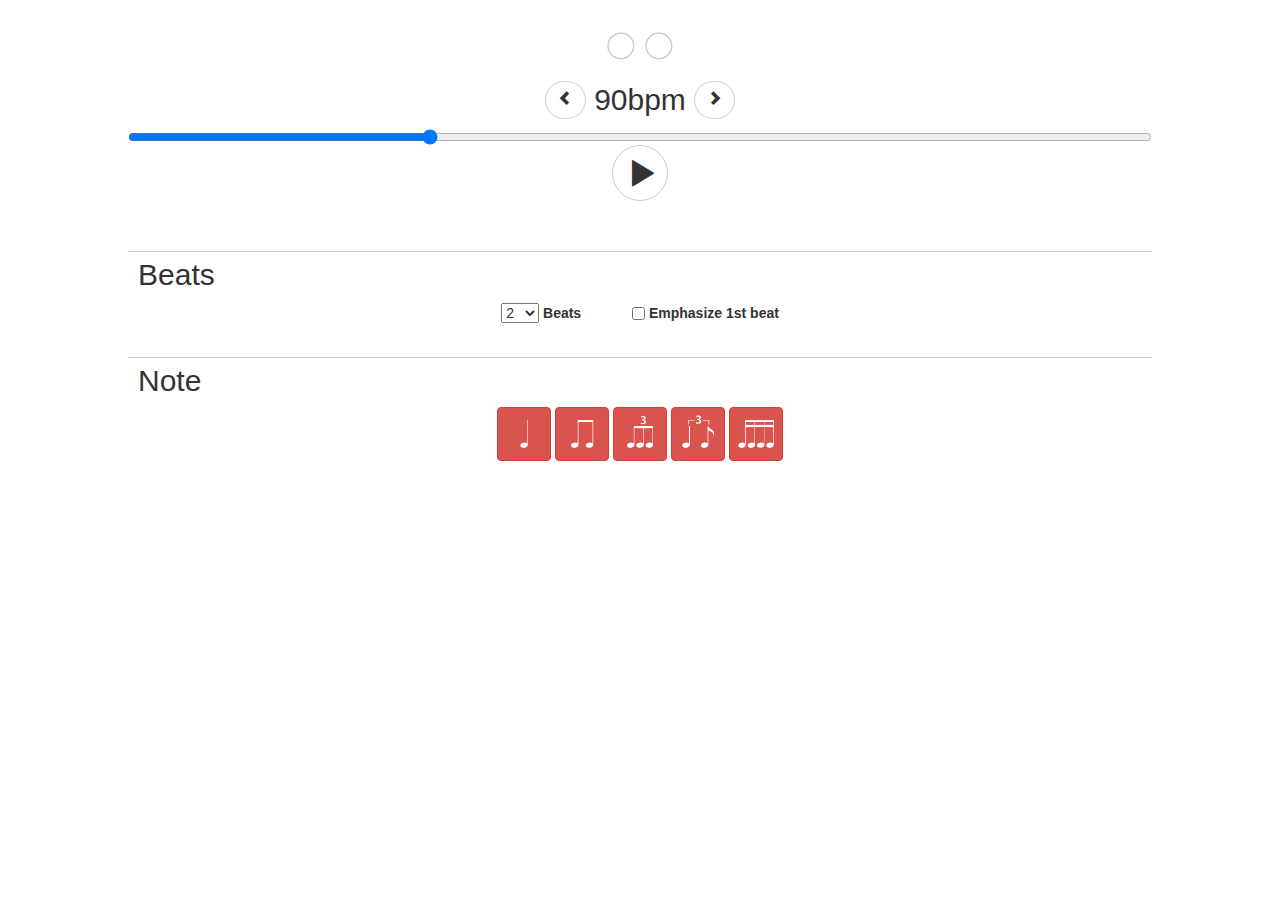
==== index.html @ 3357c36f "Change note-button component from button to div and add note-btn class on homepage" ====
<!DOCTYPE html>

<html>
<head>
  <meta charset='UTF-8'>

  <link rel='shortcut icon' href='img/metrognome_logo.ico'>
  <title>MetroGnome</title>
 
  <meta name='viewport' content='width=device-width, initial-scale=1.0'>
  <link rel='stylesheet' href='css/bootstrap.min.css'>
  <link rel='stylesheet' href='css/custom.css'>
</head>

<body>
  <div class='section metronome'>
    <div class='beats-visual'>
      <img src='img/beats/beat_1.png' class='beat'>
      <img src='img/beats/beat_1.png' class='beat'>
    </div>
    <h2 class='visual-bpm'>
      <a class='btn btn-default bpm-micro-adjuster' id='bpm-decrease-btn'>
        <span class='glyphicon glyphicon-chevron-left logo'></span>
      </a>
      <span>
        <span id='bpm-indicator'>90</span>bpm
      </span>
      <a class='btn btn-default bpm-micro-adjuster' id='bpm-increase-btn'>
        <span class='glyphicon glyphicon-chevron-right logo'></span>
      </a>
    </h2>
    <input type='range' min='20' max='260' value='90' id='bpm-range-slider' />
    <a class='btn btn-default' id='play-pause-btn'>
      <span class='glyphicon glyphicon-play logo'></span>
    </a>
  </div>
  <div class='section beats'>
    <h2 class='title'>Beats</h2>
    <span class='beat-count-wrapper'>
      <select id='beat-count'>
        <option value='2'>2</option>
        <option value='3'>3</option>
        <option value='4'>4</option>
        <option value='5'>5</option>
        <option value='6'>6</option>
        <option value='7'>7</option>
        <option value='8'>8</option>
        <option value='9'>9</option>
        <option value='10'>10</option>
        <option value='11'>11</option>
        <option value='12'>12</option>
      </select>
      <b>Beats</b>
    </span>
    <input type='checkbox' class='emphasize-1st-beat' id='emphasize-1st-beat' />
    <label for='emphasize-1st-beat'>Emphasize 1st beat</label>
  </div>
  <div class='section notes-per-beat'>
    <h2 class='title'>Note</h2>
    <div type='button' class='btn btn-danger note-btn' id='single-btn'>
      <img src='img/notes/single.png' class='note-logo'>
    </div>
    <div type='button' class='btn btn-danger note-btn' id='tuplets-btn'>
      <img src='img/notes/tuplets.png' class='note-logo'>
    </div>
    <div type='button' class='btn btn-danger note-btn' id='triplets-btn'>
      <img src='img/notes/triplets.png' class='note-logo'>
    </div>
    <div type='button' class='btn btn-danger note-btn' id='triplets-mid-rest-btn'>
      <img src='img/notes/triplets_mid_rest.png' class='note-logo'>
    </div>
    <div type='button' class='btn btn-danger note-btn' id='quadruplets-btn'>
      <img src='img/notes/quadruplets.png' class='note-logo'>
    </div>
  </div>
  <!-- Scripts -->
  <script src='js/jquery.min.js'></script>
  <script src='js/bootstrap.min.js'></script>
  <script src='js/custom.js'></script>
</body>
</html>
---- css/custom.css ----
/* Resets */
body {
  padding: 0;
  margin: 0;
}

/* Shared stylings */
.section {
  width: 80%;
  margin: 29px auto 0;
  text-align: center;
}

.section.beats,
.section.notes-per-beat {
  border-top: 1px solid #cccccc;
  padding: 0 10px;
}

.section > .title {
  text-align: left;
  margin-top: 6px;
}

/* Metronome stylings */
.section.metronome {
  margin-bottom: 50px;
}

#play-pause-btn {
  font-size: 30px;
  border-radius: 30px;
}

.metronome .logo {
  position: relative;
  top: 4px;
  left: 2px;
}

.visual-bpm > .bpm-micro-adjuster {
  border-radius: 25px;
  height: 38px;
  margin-top: -5px;
}

.bpm-micro-adjuster > .logo {
  left: 0;
  top: 2px;
  font-size: 15px;
}

.beats-visual > .beat {
  height: 30px;
  margin: 2px;
}

.beats-visual > .beat-played {
  content: url('../img/beats/beat_2.png');
}

/* Beats stylings */
.beats > .beat-count-wrapper {
  margin-right: 47px;
}

.beats > .emphasize-1st-beat {
  position: relative;
  top: 2px;
}

/* Notes-Per-Beat stylings */
.notes-per-beat .note-logo {
  height: 40px;
}

.notes-per-beat .note-btn {
  padding: 6px;
}
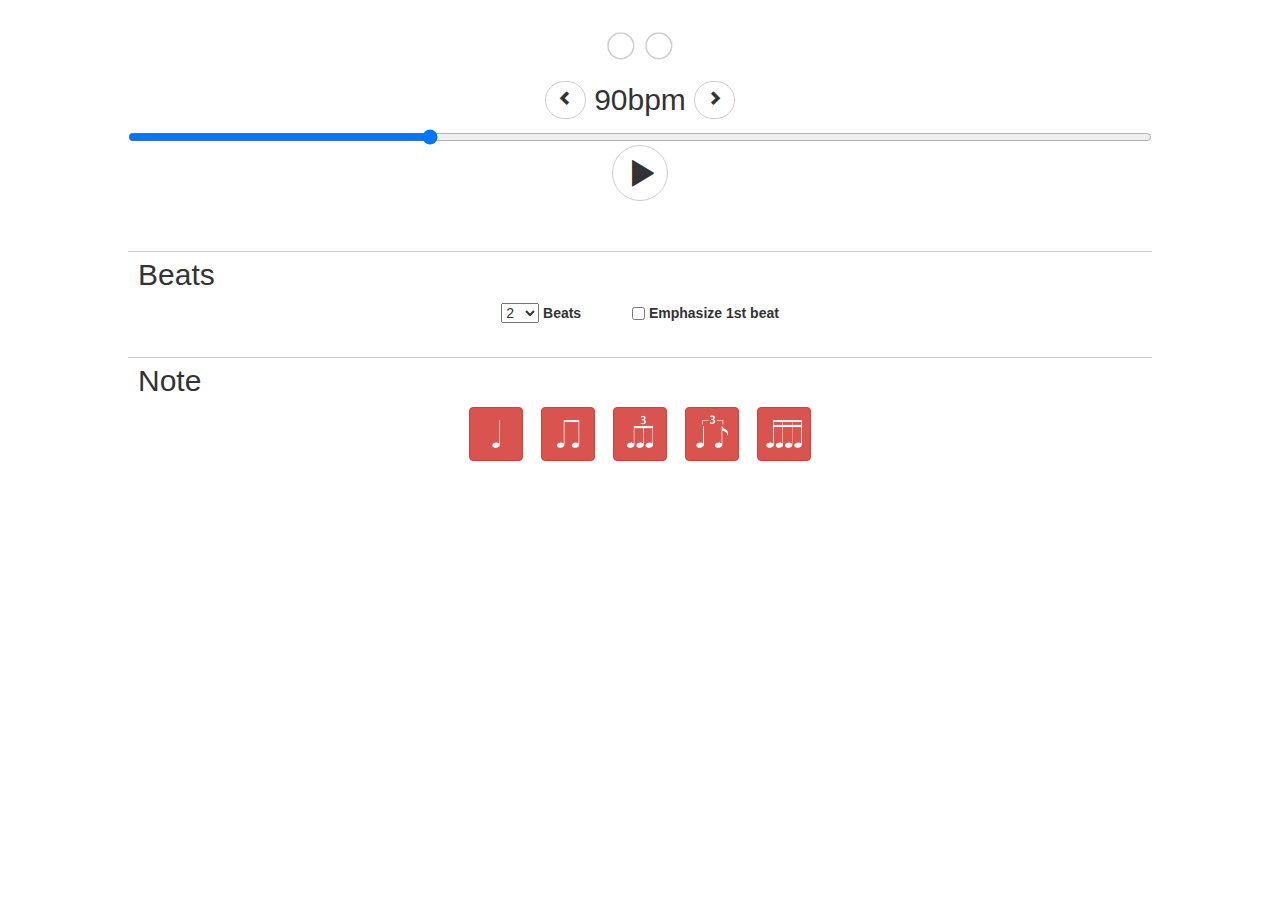
==== commit 96f18412: "Add class '.focused' at '#signle-btn' on homepage" ====
--- a/index.html
+++ b/index.html
@@ -57,7 +57,7 @@
   </div>
   <div class='section notes-per-beat'>
     <h2 class='title'>Note</h2>
-    <div type='button' class='btn btn-danger note-btn' id='single-btn'>
+    <div type='button' class='btn btn-danger note-btn focused' id='single-btn'>
       <img src='img/notes/single.png' class='note-logo'>
     </div>
     <div type='button' class='btn btn-danger note-btn' id='tuplets-btn'>
--- a/css/custom.css
+++ b/css/custom.css
@@ -76,4 +76,5 @@
 
 .notes-per-beat .note-btn {
   padding: 6px;
+  margin: 0 7px;
 }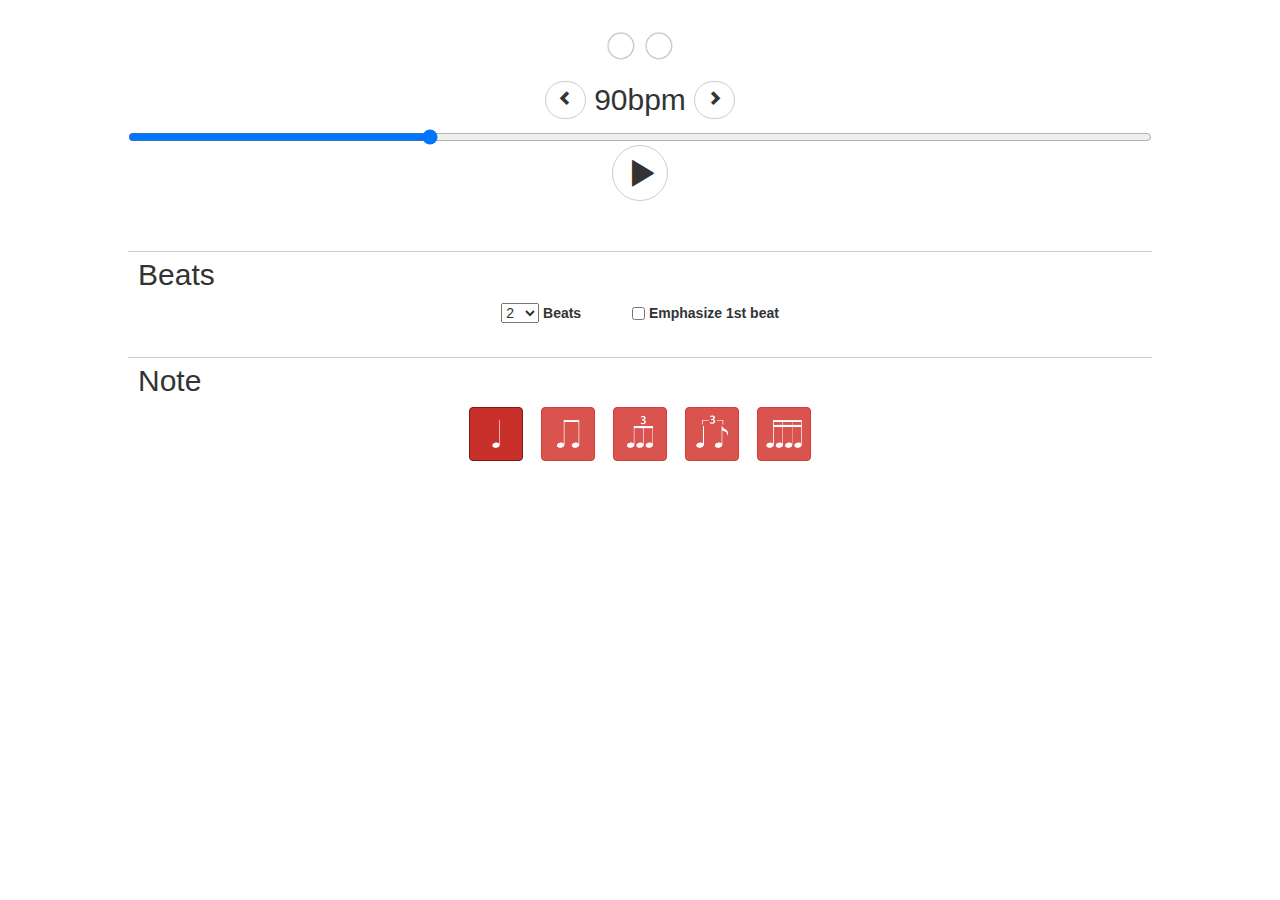
==== commit 2fd6d685: "Use tone.js on homepage" ====
--- a/index.html
+++ b/index.html
@@ -76,6 +76,7 @@
   <!-- Scripts -->
   <script src='js/jquery.min.js'></script>
   <script src='js/bootstrap.min.js'></script>
+  <script src='js/tone.js'></script>
   <script src='js/custom.js'></script>
 </body>
 </html>--- a/css/custom.css
+++ b/css/custom.css
@@ -77,4 +77,9 @@
 .notes-per-beat .note-btn {
   padding: 6px;
   margin: 0 7px;
+}
+
+.note-btn.focused {
+  background-color: #c9302c;
+  border-color: #761c19;
 }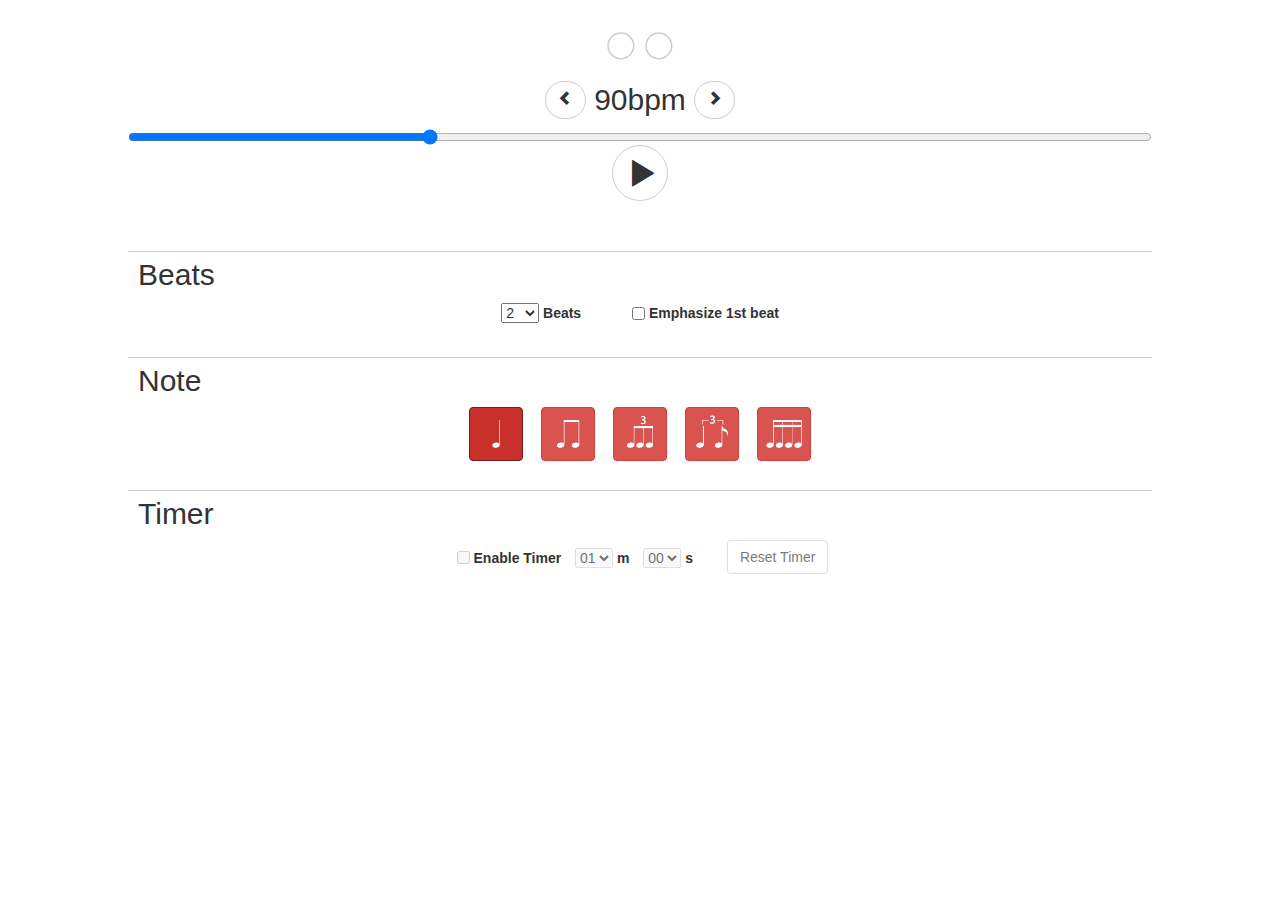
==== commit d81c78d7: "Add Timer static components on homepage and add styling to it on custom.css" ====
--- a/index.html
+++ b/index.html
@@ -73,6 +73,144 @@
       <img src='img/notes/quadruplets.png' class='note-logo'>
     </div>
   </div>
+  <div class='section timer footer'>
+    <h2 class='title'>Timer</h2>
+    <span class='wrapper enable-timer-wrapper'>
+      <input type='checkbox' class='enable-timer-toggler' id='enable-timer-toggler' disabled='true' />
+      <label for='enable-timer-toggler'>Enable Timer</label>
+    </span>
+    <span class='wrapper min-wrapper'>
+      <select id='min-select' disabled='true'>
+        <option val='00'>00</option>
+        <option val='01' selected>01</option>
+        <option val='02'>02</option>
+        <option val='03'>03</option>
+        <option val='04'>04</option>
+        <option val='05'>05</option>
+        <option val='06'>06</option>
+        <option val='07'>07</option>
+        <option val='08'>08</option>
+        <option val='09'>09</option>
+        <option val='10'>10</option>
+        <option val='11'>11</option>
+        <option val='12'>12</option>
+        <option val='13'>13</option>
+        <option val='14'>14</option>
+        <option val='15'>15</option>
+        <option val='16'>16</option>
+        <option val='17'>17</option>
+        <option val='18'>18</option>
+        <option val='19'>19</option>
+        <option val='20'>20</option>
+        <option val='21'>21</option>
+        <option val='22'>22</option>
+        <option val='23'>23</option>
+        <option val='24'>24</option>
+        <option val='25'>25</option>
+        <option val='26'>26</option>
+        <option val='27'>27</option>
+        <option val='28'>28</option>
+        <option val='29'>29</option>
+        <option val='30'>30</option>
+        <option val='31'>31</option>
+        <option val='32'>32</option>
+        <option val='33'>33</option>
+        <option val='34'>34</option>
+        <option val='35'>35</option>
+        <option val='36'>36</option>
+        <option val='37'>37</option>
+        <option val='38'>38</option>
+        <option val='39'>39</option>
+        <option val='40'>40</option>
+        <option val='41'>11</option>
+        <option val='42'>42</option>
+        <option val='43'>43</option>
+        <option val='44'>44</option>
+        <option val='45'>45</option>
+        <option val='46'>46</option>
+        <option val='47'>47</option>
+        <option val='48'>48</option>
+        <option val='49'>49</option>
+        <option val='50'>50</option>
+        <option val='51'>51</option>
+        <option val='52'>52</option>
+        <option val='53'>53</option>
+        <option val='54'>54</option>
+        <option val='55'>55</option>
+        <option val='56'>56</option>
+        <option val='57'>57</option>
+        <option val='58'>58</option>
+        <option val='59'>59</option>
+      </select>
+      <b>m</b>
+    </span>
+    <span class='wrapper sec-wrapper'>
+      <select id='sec-select' disabled='true'>
+        <option val='00' selected>00</option>
+        <option val='01'>01</option>
+        <option val='02'>02</option>
+        <option val='03'>03</option>
+        <option val='04'>04</option>
+        <option val='05'>05</option>
+        <option val='06'>06</option>
+        <option val='07'>07</option>
+        <option val='08'>08</option>
+        <option val='09'>09</option>
+        <option val='10'>10</option>
+        <option val='11'>11</option>
+        <option val='12'>12</option>
+        <option val='13'>13</option>
+        <option val='14'>14</option>
+        <option val='15'>15</option>
+        <option val='16'>16</option>
+        <option val='17'>17</option>
+        <option val='18'>18</option>
+        <option val='19'>19</option>
+        <option val='20'>20</option>
+        <option val='21'>21</option>
+        <option val='22'>22</option>
+        <option val='23'>23</option>
+        <option val='24'>24</option>
+        <option val='25'>25</option>
+        <option val='26'>26</option>
+        <option val='27'>27</option>
+        <option val='28'>28</option>
+        <option val='29'>29</option>
+        <option val='30'>30</option>
+        <option val='31'>31</option>
+        <option val='32'>32</option>
+        <option val='33'>33</option>
+        <option val='34'>34</option>
+        <option val='35'>35</option>
+        <option val='36'>36</option>
+        <option val='37'>37</option>
+        <option val='38'>38</option>
+        <option val='39'>39</option>
+        <option val='40'>40</option>
+        <option val='41'>11</option>
+        <option val='42'>42</option>
+        <option val='43'>43</option>
+        <option val='44'>44</option>
+        <option val='45'>45</option>
+        <option val='46'>46</option>
+        <option val='47'>47</option>
+        <option val='48'>48</option>
+        <option val='49'>49</option>
+        <option val='50'>50</option>
+        <option val='51'>51</option>
+        <option val='52'>52</option>
+        <option val='53'>53</option>
+        <option val='54'>54</option>
+        <option val='55'>55</option>
+        <option val='56'>56</option>
+        <option val='57'>57</option>
+        <option val='58'>58</option>
+        <option val='59'>59</option>
+      </select>
+      <b>s</b>
+    </span>
+    <button class='btn btn-default time-resetter' id='time-resetter' disabled='true'>Reset Timer</button>
+  </div>
   <!-- Scripts -->
   <script src='js/jquery.min.js'></script>
   <script src='js/bootstrap.min.js'></script>
--- a/css/custom.css
+++ b/css/custom.css
@@ -12,7 +12,8 @@
 }
 
 .section.beats,
-.section.notes-per-beat {
+.section.notes-per-beat,
+.section.timer {
   border-top: 1px solid #cccccc;
   padding: 0 10px;
 }
@@ -82,4 +83,28 @@
 .note-btn.focused {
   background-color: #c9302c;
   border-color: #761c19;
+}
+
+/* Timer stylings */
+.timer .wrapper {
+  position: relative;
+  top: 2px
+}
+
+.timer > .wrapper {
+  margin: 0 5px;
+}
+
+.enable-timer-wrapper > .enable-timer-toggler {
+  position: relative;
+  top: 1px;
+}
+
+.timer > .time-resetter {
+  margin: 0 0 0 25px;
+}
+
+/* Footer */
+.footer {
+  margin-bottom: 100px;
 }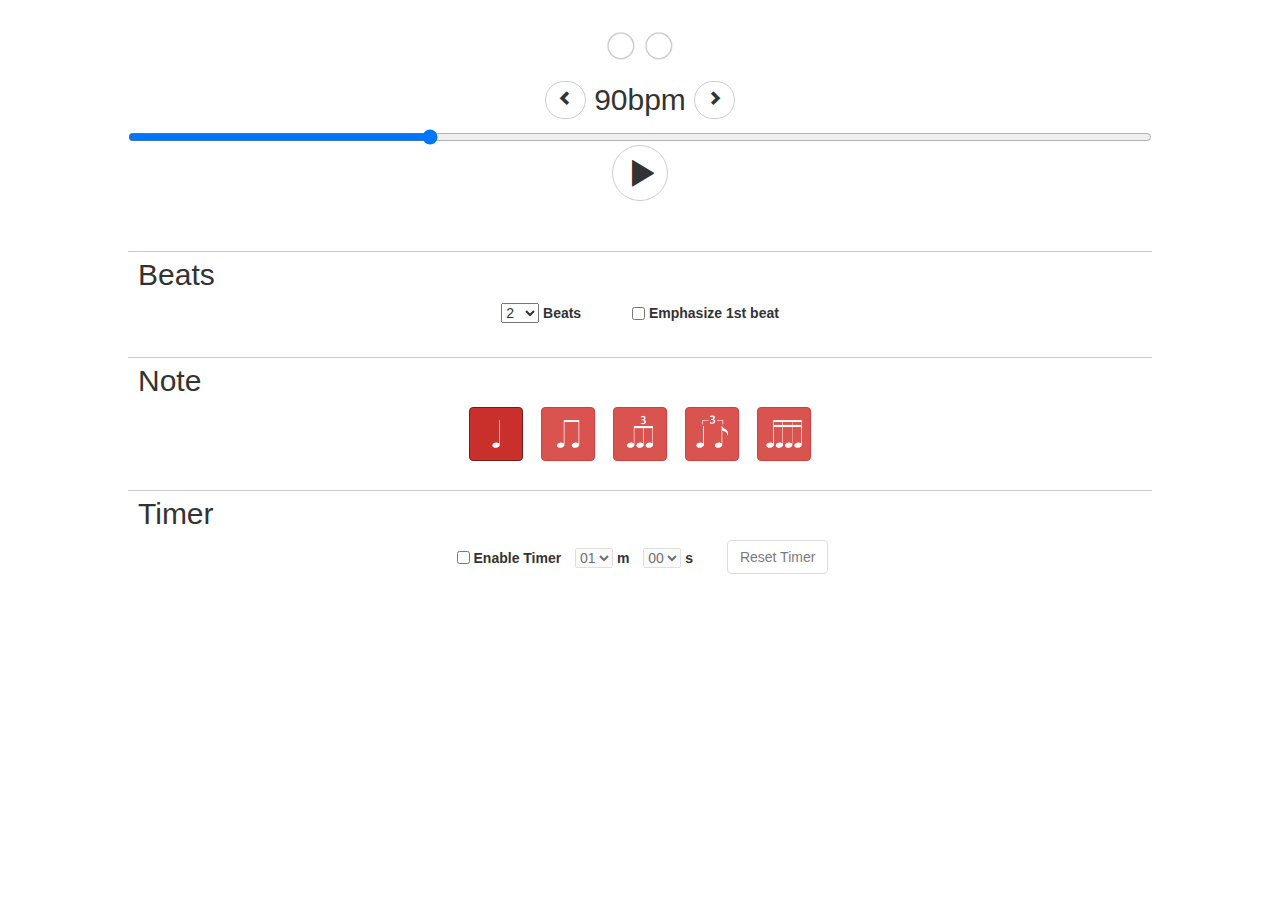
==== commit aca95e76: "Remove disabled attribute to #enable-timer-toggler on homepage" ====
--- a/index.html
+++ b/index.html
@@ -76,7 +76,7 @@
   <div class='section timer footer'>
     <h2 class='title'>Timer</h2>
     <span class='wrapper enable-timer-wrapper'>
-      <input type='checkbox' class='enable-timer-toggler' id='enable-timer-toggler' disabled='true' />
+      <input type='checkbox' class='enable-timer-toggler' id='enable-timer-toggler' />
       <label for='enable-timer-toggler'>Enable Timer</label>
     </span>
     <span class='wrapper min-wrapper'>
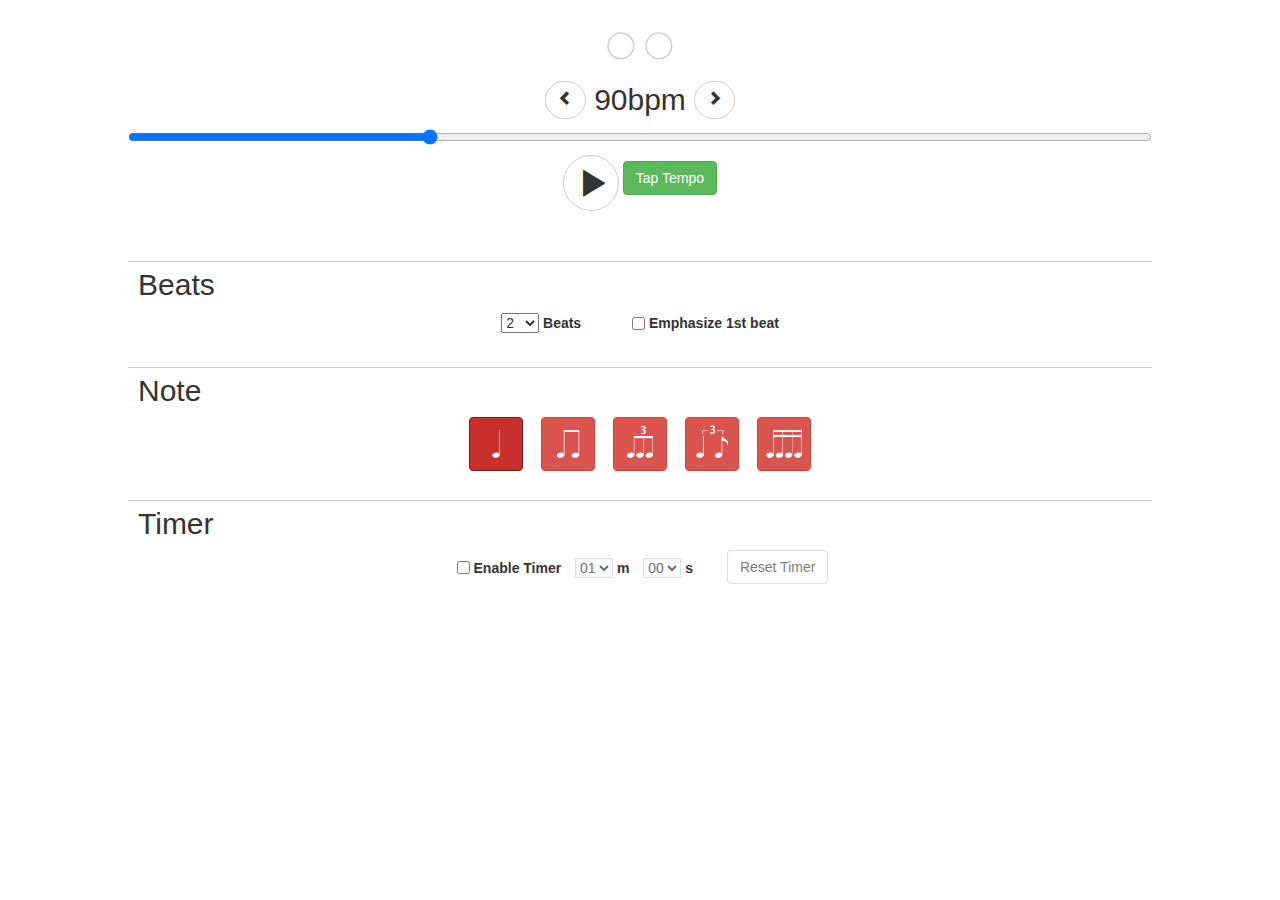
==== commit 0ac65154: "Add Tap Tempo button on homepage" ====
--- a/index.html
+++ b/index.html
@@ -33,6 +33,9 @@
     <a class='btn btn-default' id='play-pause-btn'>
       <span class='glyphicon glyphicon-play logo'></span>
     </a>
+    <button class='btn btn-success tap-tempo-btn' id='tap-tempo-btn' data-toggle='tooltip' data-placement='right' title="You can also use your keyboard's space bar to tap the tempo.">
+      Tap Tempo
+    </button>
   </div>
   <div class='section beats'>
     <h2 class='title'>Beats</h2>
@@ -211,6 +214,23 @@
     </span>
     <button class='btn btn-default time-resetter' id='time-resetter' disabled='true'>Reset Timer</button>
   </div>
+
+  <div class='modal fade error-message' id='error-msg-modal' tabindex='-1' role='dialog'>
+    <div class='modal-dialog' role='document'>
+      <div class='modal-content'>
+        <div class='modal-header'>
+          <h4 class='modal-title head-text'>Oops&hellip;</h4>
+        </div>
+        <div class='modal-body'>
+          <p class='error-text'>Timer must be set for atleast 1 second!</p>
+        </div>
+        <div class='modal-footer'>
+          <button type='button' class='btn btn-success modal-close' data-dismiss='modal'>Okay</button>
+        </div>
+      </div><!-- /.modal-content -->
+    </div><!-- /.modal-dialog -->
+  </div><!-- /.modal -->
+
   <!-- Scripts -->
   <script src='js/jquery.min.js'></script>
   <script src='js/bootstrap.min.js'></script>
--- a/css/custom.css
+++ b/css/custom.css
@@ -29,6 +29,7 @@
 }
 
 #play-pause-btn {
+  margin: 10px 0 0 0;
   font-size: 30px;
   border-radius: 30px;
 }
@@ -104,7 +105,33 @@
   margin: 0 0 0 25px;
 }
 
+.section.remaining-time-wrapper {
+  text-align: right;
+  font-size: 17px;
+}
+
+.remaining-time-wrapper > .time-monitor {
+  margin-left: 7px;
+}
+
+.remaining-time-wrapper.disabled {
+  color: #b3b3b3;
+}
+
 /* Footer */
 .footer {
   margin-bottom: 100px;
+}
+
+/* Modal */
+.error-message .error-text {
+  font-size: 20px;
+}
+
+.error-message .head-text {
+  font-size: 23px;
+}
+
+.error-message .modal-close {
+  font-weight: bold;
 }